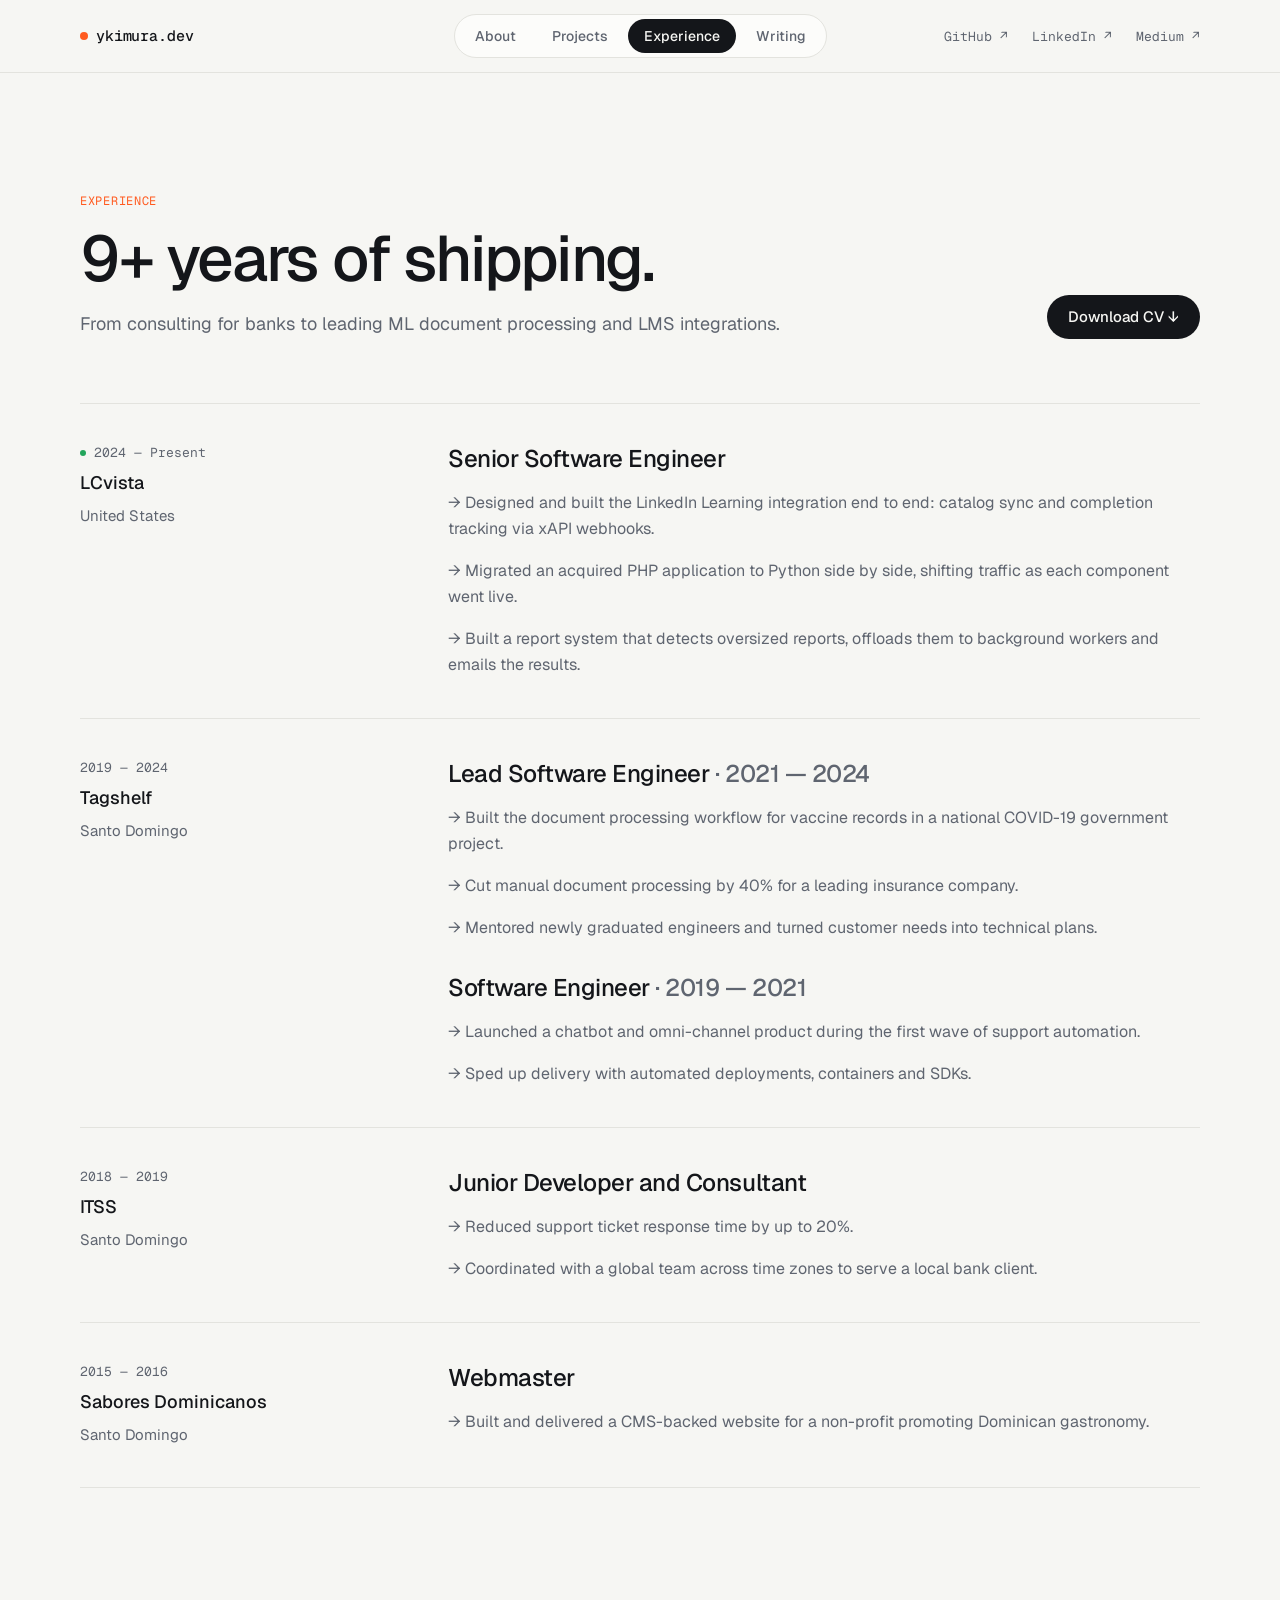
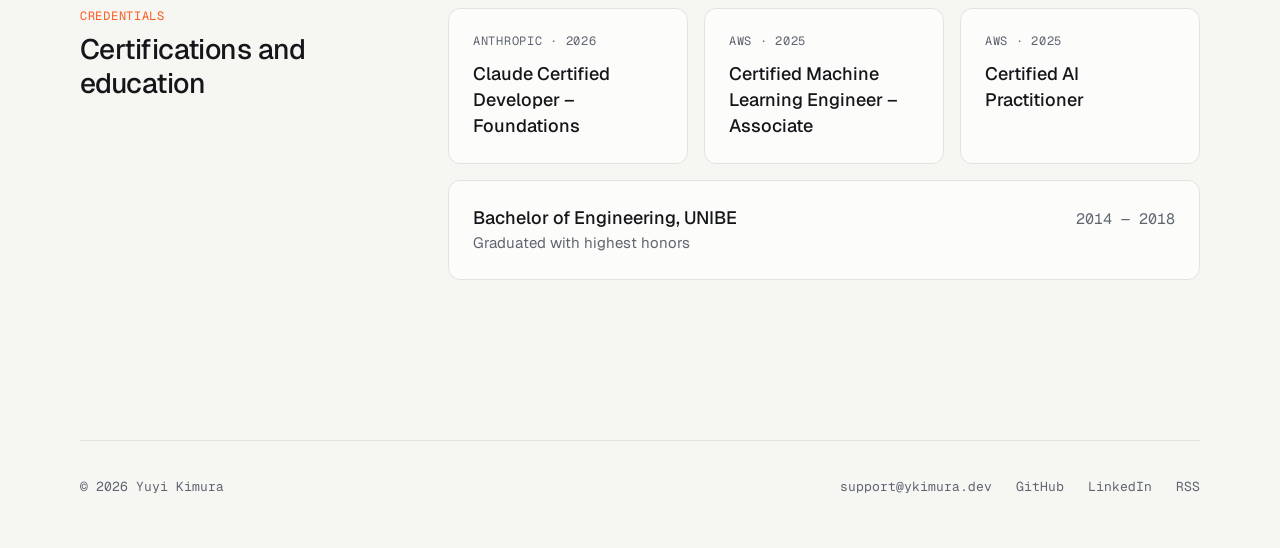
==== experience/index.html @ 89f74b5a "feat: Design personal site" ====
<!doctype html>
<html lang="en">
  <head>
    <meta charset="utf-8" />
    <meta name="viewport" content="width=device-width, initial-scale=1" />
    <title>Experience · Yuyi Kimura</title>
    <meta
      name="description"
      content="Yuyi Kimura's experience: from consulting for banks to leading ML document processing and LMS integrations."
    />
    <meta property="og:type" content="website" />
    <meta property="og:site_name" content="ykimura.dev" />
    <meta property="og:title" content="Experience · Yuyi Kimura" />
    <meta
      property="og:description"
      content="9+ years of shipping: from consulting for banks to leading ML document processing and LMS integrations."
    />
    <meta property="og:url" content="https://ykimura.dev/experience/" />
    <link rel="icon" href="/favicon.svg" type="image/svg+xml" />
    <link rel="preconnect" href="https://fonts.googleapis.com" />
    <link rel="preconnect" href="https://fonts.gstatic.com" crossorigin />
    <link
      rel="stylesheet"
      href="https://fonts.googleapis.com/css2?family=Geist:wght@400;500&family=Geist+Mono:wght@400;500&display=swap"
    />
    <link rel="stylesheet" href="/style.css" />
  </head>
  <body>
    <header class="site-header">
      <div class="container navbar">
        <a class="logo" href="/"><span class="dot" aria-hidden="true"></span>ykimura.dev</a>
        <nav aria-label="Main">
          <ul class="tabs">
            <li><a href="/">About</a></li>
            <li><a href="/projects/">Projects</a></li>
            <li><a href="/experience/" aria-current="page">Experience</a></li>
            <li><a href="/writing/">Writing</a></li>
          </ul>
        </nav>
        <script>
          // On narrow screens the tabs scroll inside their pill; keep the current one in view.
          for (const tab of document.querySelectorAll(".tabs [aria-current]")) {
            tab.closest(".tabs").scrollLeft = tab.offsetLeft + tab.offsetWidth - tab.closest(".tabs").clientWidth + 4;
          }
        </script>
        <ul class="socials">
          <li><a class="mono-link" href="https://github.com/ypk46">GitHub <span aria-hidden="true">↗</span></a></li>
          <li><a class="mono-link" href="https://www.linkedin.com/in/ypk46/">LinkedIn <span aria-hidden="true">↗</span></a></li>
          <li><a class="mono-link" href="https://medium.com/@yuyik46">Medium <span aria-hidden="true">↗</span></a></li>
        </ul>
      </div>
    </header>

    <main class="container">
      <header class="page-header">
        <div class="page-header-text">
          <p class="label label-accent">Experience</p>
          <h1 class="display">9+ years of shipping.</h1>
          <p class="lead">From consulting for banks to leading ML document processing and LMS integrations.</p>
        </div>
        <a class="button button-primary" href="/cv.pdf">Download CV ↓</a>
      </header>

      <ol class="timeline">
        <li>
          <article class="role split">
            <div class="role-meta">
              <p class="role-dates">
                <span class="dot dot-live" aria-hidden="true"></span>
                <span><time datetime="2024">2024</time> — Present</span>
              </p>
              <h2 class="role-company">LCvista</h2>
              <p class="role-location">United States</p>
            </div>
            <div class="role-body">
              <h3 class="role-title">Senior Software Engineer</h3>
              <ul class="highlights">
                <li>
                  Designed and built the LinkedIn Learning integration end to end: catalog sync and completion
                  tracking via xAPI webhooks.
                </li>
                <li>
                  Migrated an acquired PHP application to Python side by side, shifting traffic as each component
                  went live.
                </li>
                <li>
                  Built a report system that detects oversized reports, offloads them to background workers and
                  emails the results.
                </li>
              </ul>
            </div>
          </article>
        </li>

        <li>
          <article class="role split">
            <div class="role-meta">
              <p class="role-dates"><span><time datetime="2019">2019</time> — <time datetime="2024">2024</time></span></p>
              <h2 class="role-company">Tagshelf</h2>
              <p class="role-location">Santo Domingo</p>
            </div>
            <div class="role-body">
              <h3 class="role-title">
                Lead Software Engineer
                <span class="muted">· <time datetime="2021">2021</time> — <time datetime="2024">2024</time></span>
              </h3>
              <ul class="highlights">
                <li>
                  Built the document processing workflow for vaccine records in a national COVID-19 government
                  project.
                </li>
                <li>Cut manual document processing by 40% for a leading insurance company.</li>
                <li>Mentored newly graduated engineers and turned customer needs into technical plans.</li>
              </ul>
              <h3 class="role-title">
                Software Engineer
                <span class="muted">· <time datetime="2019">2019</time> — <time datetime="2021">2021</time></span>
              </h3>
              <ul class="highlights">
                <li>Launched a chatbot and omni-channel product during the first wave of support automation.</li>
                <li>Sped up delivery with automated deployments, containers and SDKs.</li>
              </ul>
            </div>
          </article>
        </li>

        <li>
          <article class="role split">
            <div class="role-meta">
              <p class="role-dates"><span><time datetime="2018">2018</time> — <time datetime="2019">2019</time></span></p>
              <h2 class="role-company">ITSS</h2>
              <p class="role-location">Santo Domingo</p>
            </div>
            <div class="role-body">
              <h3 class="role-title">Junior Developer and Consultant</h3>
              <ul class="highlights">
                <li>Reduced support ticket response time by up to 20%.</li>
                <li>Coordinated with a global team across time zones to serve a local bank client.</li>
              </ul>
            </div>
          </article>
        </li>

        <li>
          <article class="role split">
            <div class="role-meta">
              <p class="role-dates"><span><time datetime="2015">2015</time> — <time datetime="2016">2016</time></span></p>
              <h2 class="role-company">Sabores Dominicanos</h2>
              <p class="role-location">Santo Domingo</p>
            </div>
            <div class="role-body">
              <h3 class="role-title">Webmaster</h3>
              <ul class="highlights">
                <li>Built and delivered a CMS-backed website for a non-profit promoting Dominican gastronomy.</li>
              </ul>
            </div>
          </article>
        </li>
      </ol>

      <section class="section split" aria-labelledby="credentials-title">
        <div class="split-label">
          <p class="label label-accent">Credentials</p>
          <h2 class="section-title" id="credentials-title">Certifications and education</h2>
        </div>
        <div class="cards">
          <ul class="cert-grid">
            <li class="card cert">
              <p class="label">Anthropic · <time datetime="2026">2026</time></p>
              <h3>Claude Certified Developer – Foundations</h3>
            </li>
            <li class="card cert">
              <p class="label">AWS · <time datetime="2025">2025</time></p>
              <h3>Certified Machine Learning Engineer – Associate</h3>
            </li>
            <li class="card cert">
              <p class="label">AWS · <time datetime="2025">2025</time></p>
              <h3>Certified AI Practitioner</h3>
            </li>
          </ul>
          <div class="card education">
            <div>
              <h3>Bachelor of Engineering, UNIBE</h3>
              <p>Graduated with highest honors</p>
            </div>
            <p class="mono-link"><time datetime="2014">2014</time> — <time datetime="2018">2018</time></p>
          </div>
        </div>
      </section>
    </main>

    <footer class="container site-footer">
      <p class="mono-link">© 2026 Yuyi Kimura</p>
      <ul class="footer-links">
        <li><a class="mono-link" href="mailto:support@ykimura.dev">support@ykimura.dev</a></li>
        <li><a class="mono-link" href="https://github.com/ypk46">GitHub</a></li>
        <li><a class="mono-link" href="https://www.linkedin.com/in/ypk46/">LinkedIn</a></li>
        <li><a class="mono-link" href="https://medium.com/feed/@yuyik46">RSS</a></li>
      </ul>
    </footer>
  </body>
</html>
---- style.css ----
/* ykimura.dev: one stylesheet for every page. Tokens come from the design file. */

:root {
  --color-bg: #f6f6f3;
  --color-surface: #fcfcfa;
  --color-ink: #14161a;
  --color-ink-muted: #5f6570;
  --color-border: #e3e3de;
  --color-accent: #ff5a1f;
  --color-live: #22a55b;

  --font-sans: "Geist", system-ui, -apple-system, "Segoe UI", Roboto, sans-serif;
  --font-mono: "Geist Mono", ui-monospace, SFMono-Regular, Menlo, monospace;

  --content: 1120px;
  --gutter: 16px;
  --label-col: 320px;

  color-scheme: light dark;
}

@media (prefers-color-scheme: dark) {
  :root {
    --color-bg: #0e0f11;
    --color-surface: #16181b;
    --color-ink: #ecedea;
    --color-ink-muted: #9399a3;
    --color-border: #26292e;
    --color-accent: #ff6a33;
  }
}

/* Base */

*,
*::before,
*::after {
  box-sizing: border-box;
}

html {
  -webkit-text-size-adjust: 100%;
}

body {
  margin: 0;
  background: var(--color-bg);
  color: var(--color-ink);
  font-family: var(--font-sans);
  font-size: 16px;
  line-height: 26px;
  -webkit-font-smoothing: antialiased;
  overflow-wrap: break-word;
}

h1,
h2,
h3,
p,
ul,
ol {
  margin: 0;
}

ul,
ol {
  padding: 0;
  list-style: none;
}

a {
  color: inherit;
  text-decoration: none;
}

button {
  font: inherit;
  color: inherit;
}

:focus-visible {
  outline: 2px solid var(--color-accent);
  outline-offset: 3px;
  border-radius: 4px;
}

.visually-hidden {
  position: absolute;
  width: 1px;
  height: 1px;
  margin: -1px;
  overflow: hidden;
  clip: rect(0 0 0 0);
  white-space: nowrap;
}

.container {
  width: min(var(--content), 100% - 2 * var(--gutter));
  margin-inline: auto;
}

.muted {
  color: var(--color-ink-muted);
}

.mono {
  font-family: var(--font-mono);
}

/* Type */

.display {
  font-size: 64px;
  line-height: 68px;
  letter-spacing: -0.035em;
  font-weight: 500;
}

.section-title {
  font-size: 28px;
  line-height: 34px;
  letter-spacing: -0.02em;
  font-weight: 500;
}

.lead {
  font-size: 18px;
  line-height: 30px;
  color: var(--color-ink-muted);
}

.label {
  font-family: var(--font-mono);
  font-size: 12px;
  line-height: 16px;
  letter-spacing: 0.06em;
  text-transform: uppercase;
  color: var(--color-ink-muted);
}

.label-accent {
  color: var(--color-accent);
}

.mono-link {
  font-family: var(--font-mono);
  font-size: 13px;
  color: var(--color-ink-muted);
  transition: color 0.15s;
}

.mono-link:hover {
  color: var(--color-ink);
}

.mono-link-ink {
  color: var(--color-ink);
}

/* Navbar */

.site-header {
  border-bottom: 1px solid var(--color-border);
}

.navbar {
  display: grid;
  grid-template-columns: 1fr auto 1fr;
  align-items: center;
  gap: 16px;
  height: 72px;
}

.logo {
  display: inline-flex;
  align-items: center;
  gap: 8px;
  justify-self: start;
  font-family: var(--font-mono);
  font-size: 15px;
  font-weight: 500;
  letter-spacing: -0.01em;
}

.dot {
  display: inline-block;
  flex-shrink: 0;
  width: 8px;
  height: 8px;
  border-radius: 999px;
  background: var(--color-accent);
}

.dot-live {
  width: 6px;
  height: 6px;
  background: var(--color-live);
}

.tabs {
  position: relative;
  display: flex;
  gap: 4px;
  padding: 4px;
  border: 1px solid var(--color-border);
  border-radius: 999px;
  background: var(--color-surface);
}

.tabs a {
  display: block;
  padding: 8px 16px;
  border-radius: 999px;
  font-size: 14px;
  line-height: 18px;
  font-weight: 500;
  white-space: nowrap;
  color: var(--color-ink-muted);
  transition: color 0.15s;
}

.tabs a:hover {
  color: var(--color-ink);
}

.tabs a[aria-current="page"] {
  background: var(--color-ink);
  color: var(--color-bg);
}

.socials {
  display: flex;
  gap: 24px;
  justify-self: end;
}

/* Buttons, tags, pills */

.actions {
  display: flex;
  flex-wrap: wrap;
  gap: 12px;
}

.button {
  display: inline-flex;
  align-items: center;
  justify-content: center;
  min-height: 44px;
  padding: 12px 20px;
  border: 1px solid transparent;
  border-radius: 999px;
  font-size: 15px;
  line-height: 18px;
  font-weight: 500;
  white-space: nowrap;
  transition: opacity 0.15s, border-color 0.15s;
}

.button-primary {
  background: var(--color-ink);
  color: var(--color-bg);
}

.button-primary:hover {
  opacity: 0.85;
}

.button-secondary {
  background: var(--color-surface);
  border-color: var(--color-border);
  color: var(--color-ink);
}

.button-secondary:hover {
  border-color: var(--color-ink-muted);
}

.tags {
  display: flex;
  flex-wrap: wrap;
  gap: 8px;
}

.tags li {
  padding: 4px 10px;
  border: 1px solid var(--color-border);
  border-radius: 6px;
  font-family: var(--font-mono);
  font-size: 12px;
  line-height: 16px;
  color: var(--color-ink-muted);
  white-space: nowrap;
}

.tags-stack li {
  padding: 6px 12px;
  background: var(--color-surface);
  font-size: 13px;
  line-height: 16px;
  color: var(--color-ink);
}

.pill {
  display: inline-flex;
  align-items: center;
  gap: 8px;
  align-self: flex-start;
  padding: 6px 12px;
  border: 1px solid var(--color-border);
  border-radius: 999px;
  background: var(--color-surface);
  font-family: var(--font-mono);
  font-size: 12px;
  line-height: 16px;
  letter-spacing: 0.02em;
  color: var(--color-ink-muted);
}

/* Two-column section pattern */

.split {
  display: grid;
  grid-template-columns: var(--label-col) minmax(0, 1fr);
  gap: 48px;
}

.split-label {
  display: flex;
  flex-direction: column;
  align-items: flex-start;
  gap: 8px;
}

.split-label .blurb {
  padding-top: 8px;
  font-size: 15px;
  line-height: 24px;
  color: var(--color-ink-muted);
}

.section {
  padding-top: 120px;
}

/* Home */

.hero {
  display: flex;
  flex-direction: column;
  gap: 32px;
  padding: 120px 0 96px;
}

.hero h1 {
  max-width: 1000px;
}

.hero .intro {
  max-width: 640px;
  font-size: 20px;
  line-height: 32px;
  color: var(--color-ink-muted);
}

.hero .actions {
  padding-top: 8px;
}

.stats {
  display: grid;
  grid-template-columns: repeat(4, minmax(0, 1fr));
  border-block: 1px solid var(--color-border);
}

.stat {
  display: flex;
  flex-direction: column;
  gap: 8px;
  margin: 0;
  padding: 24px;
  border-right: 1px solid var(--color-border);
}

.stat:first-child {
  padding-left: 0;
}

.stat:last-child {
  padding-right: 0;
  border-right: 0;
}

.stat dd {
  margin: 0;
  font-size: 28px;
  line-height: 32px;
  letter-spacing: -0.02em;
  font-weight: 500;
}

.about-body {
  display: flex;
  flex-direction: column;
  gap: 24px;
  font-size: 18px;
  line-height: 30px;
}

.about-body .tags {
  padding-top: 8px;
}

/* Post rows */

.posts {
  border-top: 1px solid var(--color-border);
}

.posts li {
  border-bottom: 1px solid var(--color-border);
}

.post-row {
  display: grid;
  grid-template-columns: 96px minmax(0, 1fr) auto;
  grid-template-areas: "date body arrow";
  align-items: baseline;
  column-gap: 24px;
  row-gap: 4px;
  padding: 24px 0;
}

.post-date {
  grid-area: date;
  font-family: var(--font-mono);
  font-size: 13px;
  color: var(--color-ink-muted);
}

.post-body {
  grid-area: body;
  display: flex;
  flex-direction: column;
  gap: 4px;
}

.post-title {
  font-size: 20px;
  line-height: 28px;
  letter-spacing: -0.01em;
  font-weight: 500;
  text-decoration: underline transparent 1px;
  text-underline-offset: 4px;
  transition: text-decoration-color 0.15s;
}

.post-row:hover .post-title {
  text-decoration-color: currentColor;
}

.post-summary {
  font-size: 15px;
  line-height: 24px;
  color: var(--color-ink-muted);
}

.post-arrow {
  grid-area: arrow;
  font-family: var(--font-mono);
  font-size: 13px;
  color: var(--color-ink-muted);
}

.posts-more {
  display: inline-block;
  margin-top: 24px;
}

/* Page header (Projects, Experience, Writing) */

.page-header {
  display: flex;
  flex-wrap: wrap;
  justify-content: space-between;
  align-items: flex-end;
  gap: 24px 48px;
  padding: 120px 0 64px;
}

.page-header-tight {
  padding-bottom: 48px;
}

.page-header-text {
  display: flex;
  flex-direction: column;
  gap: 16px;
  max-width: 820px;
}

/* Projects */

.filters {
  display: flex;
  flex-wrap: wrap;
  gap: 8px;
}

.filters[hidden] {
  display: none;
}

.filters button {
  padding: 6px 12px;
  border: 1px solid var(--color-border);
  border-radius: 6px;
  background: var(--color-surface);
  font-family: var(--font-mono);
  font-size: 13px;
  line-height: 16px;
  color: var(--color-ink-muted);
  cursor: pointer;
}

.filters button:hover {
  color: var(--color-ink);
}

.filters button[aria-pressed="true"] {
  background: var(--color-ink);
  border-color: var(--color-ink);
  color: var(--color-bg);
}

.project-grid {
  display: grid;
  grid-template-columns: repeat(3, minmax(0, 1fr));
  gap: 16px;
}

.card {
  border: 1px solid var(--color-border);
  border-radius: 16px;
  background: var(--color-surface);
}

.project-card {
  position: relative;
  display: flex;
  flex-direction: column;
  justify-content: space-between;
  gap: 32px;
  padding: 32px;
}

.project-card[hidden] {
  display: none;
}

.project-head {
  display: flex;
  flex-direction: column;
  gap: 12px;
}

.project-meta {
  display: flex;
  flex-wrap: wrap;
  justify-content: space-between;
  align-items: baseline;
  gap: 4px 12px;
  line-height: 16px;
}

.status {
  font-family: var(--font-mono);
  font-size: 12px;
  line-height: 16px;
  color: var(--color-accent);
  white-space: nowrap;
}

.project-card h2 {
  font-size: 24px;
  line-height: 30px;
  letter-spacing: -0.02em;
  font-weight: 500;
}

.project-card p {
  color: var(--color-ink-muted);
}

/* Whole-card link: the title's link covers the card. */
.card-link::after {
  content: "";
  position: absolute;
  inset: 0;
  border-radius: inherit;
}

.project-card:has(.card-link) {
  transition: border-color 0.15s;
}

.project-card:has(.card-link):hover {
  border-color: var(--color-ink-muted);
}

.card-link:focus-visible {
  outline: none;
}

.card-link:focus-visible::after {
  outline: 2px solid var(--color-accent);
  outline-offset: 3px;
}

.featured {
  grid-column: 1 / -1;
  display: grid;
  grid-template-columns: minmax(0, 1fr) 480px;
  gap: 0;
  padding: 0;
  overflow: hidden;
}

.featured-body {
  display: flex;
  flex-direction: column;
  justify-content: space-between;
  gap: 32px;
  padding: 48px;
}

.featured-body .project-head {
  gap: 16px;
}

.featured-body .project-meta {
  justify-content: flex-start;
}

.featured h2 {
  font-size: 40px;
  line-height: 44px;
  letter-spacing: -0.03em;
}

.featured-desc {
  max-width: 440px;
  font-size: 18px;
  line-height: 30px;
}

.featured-foot {
  display: flex;
  flex-direction: column;
  gap: 24px;
}

.featured-links {
  display: flex;
  flex-wrap: wrap;
  gap: 24px;
}

.featured-visual {
  display: flex;
  align-items: center;
  justify-content: center;
  padding: 48px;
  border-left: 1px solid var(--color-border);
  background: var(--color-bg);
}

.board {
  display: grid;
  grid-template-columns: repeat(4, minmax(0, 72px));
  gap: 8px;
  width: 100%;
  max-width: 328px;
  padding: 8px;
  border-radius: 12px;
  background: var(--color-border);
}

.board span {
  display: flex;
  align-items: center;
  justify-content: center;
  aspect-ratio: 1;
  border-radius: 8px;
  background: var(--color-surface);
  font-family: var(--font-mono);
  font-size: 24px;
  font-weight: 500;
}

.board .stone {
  background: var(--color-ink-muted);
}

.board .t128 {
  background: var(--color-ink);
  color: var(--color-bg);
  font-size: 22px;
}

.board .t2048 {
  background: var(--color-accent);
  color: #fff;
  font-size: 20px;
}

/* Experience */

.timeline {
  border-top: 1px solid var(--color-border);
}

.role {
  padding: 40px 0;
  border-bottom: 1px solid var(--color-border);
}

.role-meta {
  display: flex;
  flex-direction: column;
  gap: 8px;
}

.role-dates {
  display: flex;
  align-items: center;
  gap: 8px;
  font-family: var(--font-mono);
  font-size: 13px;
  line-height: 18px;
  color: var(--color-ink-muted);
}

.role-company {
  font-size: 18px;
  line-height: 26px;
  font-weight: 500;
}

.role-location {
  font-size: 15px;
  line-height: 24px;
  color: var(--color-ink-muted);
}

.role-body {
  display: flex;
  flex-direction: column;
  gap: 16px;
}

.role-body > * + .role-title {
  padding-top: 16px;
}

.role-title {
  font-size: 24px;
  line-height: 30px;
  letter-spacing: -0.02em;
  font-weight: 500;
}

.highlights {
  display: flex;
  flex-direction: column;
  gap: 16px;
  color: var(--color-ink-muted);
}

.highlights li::before {
  content: "→ ";
}

.cards {
  display: flex;
  flex-direction: column;
  gap: 16px;
}

.cert-grid {
  display: grid;
  grid-template-columns: repeat(3, minmax(0, 1fr));
  gap: 16px;
}

.cert {
  display: flex;
  flex-direction: column;
  gap: 12px;
  padding: 24px;
  border-radius: 12px;
}

.cert h3,
.education h3 {
  font-size: 18px;
  line-height: 26px;
  font-weight: 500;
}

.education {
  display: flex;
  flex-wrap: wrap;
  justify-content: space-between;
  align-items: baseline;
  gap: 8px 24px;
  padding: 24px;
  border-radius: 12px;
}

.education p {
  font-size: 15px;
  line-height: 24px;
  color: var(--color-ink-muted);
}

/* Writing */

.latest {
  position: relative;
  display: flex;
  flex-direction: column;
  gap: 24px;
  padding: 48px;
}

.latest-meta {
  display: flex;
  flex-wrap: wrap;
  justify-content: space-between;
  align-items: center;
  gap: 8px 24px;
}

.latest-meta > div {
  display: flex;
  gap: 12px;
}

.latest h2 {
  max-width: 1000px;
  font-size: 36px;
  line-height: 42px;
  letter-spacing: -0.03em;
  font-weight: 500;
}

.latest p {
  max-width: 720px;
}

.latest:hover {
  border-color: var(--color-ink-muted);
}

.archive-year {
  padding-top: 64px;
}

.archive-year:first-child {
  padding-top: 96px;
}

.archive-year .count {
  font-family: var(--font-mono);
  font-size: 13px;
  color: var(--color-ink-muted);
}

/* Footer */

.site-footer {
  display: flex;
  flex-wrap: wrap;
  justify-content: space-between;
  align-items: center;
  gap: 16px 24px;
  margin-top: 160px;
  padding: 32px 0 48px;
  border-top: 1px solid var(--color-border);
}

.footer-links {
  display: flex;
  flex-wrap: wrap;
  gap: 8px 24px;
}

/* Long-form pages (games/privacy) */

.prose {
  max-width: 720px;
  padding: 96px 0 0;
  font-size: 17px;
  line-height: 28px;
}

.prose h1 {
  font-size: 40px;
  line-height: 44px;
  letter-spacing: -0.03em;
  font-weight: 500;
  margin-bottom: 12px;
}

.prose h2 {
  margin: 48px 0 12px;
  font-size: 24px;
  line-height: 30px;
  letter-spacing: -0.02em;
  font-weight: 500;
}

.prose p,
.prose ul {
  margin: 0 0 16px;
}

.prose ul {
  padding-left: 20px;
  list-style: disc;
}

.prose li + li {
  margin-top: 6px;
}

.prose a {
  text-decoration: underline;
  text-decoration-color: var(--color-border);
  text-underline-offset: 3px;
}

.prose a:hover {
  text-decoration-color: currentColor;
}

.prose strong {
  font-weight: 500;
}

.prose > .muted {
  font-family: var(--font-mono);
  font-size: 13px;
  margin-bottom: 32px;
}

.prose .card {
  margin: 32px 0;
  padding: 24px;
  border-radius: 12px;
}

.prose .card h2 {
  margin-top: 0;
}

.prose .card ul {
  margin: 0;
}

.prose footer {
  margin-top: 96px;
  padding: 32px 0 48px;
  border-top: 1px solid var(--color-border);
  font-family: var(--font-mono);
  font-size: 13px;
}

/* Mobile (not designed; rules from the brief) */

@media (max-width: 900px) {
  .display {
    font-size: 40px;
    line-height: 44px;
  }

  .section-title {
    font-size: 24px;
    line-height: 30px;
  }

  .navbar {
    display: flex;
    justify-content: space-between;
  }

  .socials {
    display: none;
  }

  .navbar > nav {
    min-width: 0;
  }

  .tabs {
    overflow-x: auto;
    scrollbar-width: none;
  }

  .tabs::-webkit-scrollbar {
    display: none;
  }

  .tabs a {
    padding: 13px 14px;
  }

  .navbar {
    height: auto;
    min-height: 72px;
    padding-block: 8px;
  }

  .filters button {
    min-height: 44px;
    padding-inline: 14px;
  }

  .split {
    grid-template-columns: minmax(0, 1fr);
    gap: 24px;
  }

  .section {
    padding-top: 80px;
  }

  .hero {
    gap: 24px;
    padding: 64px 0 64px;
  }

  .hero .intro {
    font-size: 18px;
    line-height: 30px;
  }

  .stats {
    grid-template-columns: repeat(2, minmax(0, 1fr));
  }

  .stat,
  .stat:first-child,
  .stat:last-child {
    padding: 20px 16px;
    border-right: 0;
  }

  .stat:nth-child(odd) {
    padding-left: 0;
    border-right: 1px solid var(--color-border);
  }

  .stat:nth-child(even) {
    padding-right: 0;
  }

  .stat:nth-child(-n + 2) {
    border-bottom: 1px solid var(--color-border);
  }

  .stat dd {
    font-size: 22px;
    line-height: 28px;
  }

  .page-header,
  .page-header-tight {
    flex-direction: column;
    align-items: flex-start;
    padding: 64px 0 40px;
  }

  .project-grid,
  .cert-grid {
    grid-template-columns: minmax(0, 1fr);
  }

  .featured {
    grid-template-columns: minmax(0, 1fr);
  }

  .featured-body,
  .featured-visual {
    padding: 24px;
  }

  .featured-visual {
    border-left: 0;
    border-top: 1px solid var(--color-border);
  }

  .featured h2 {
    font-size: 32px;
    line-height: 38px;
  }

  .board span {
    font-size: clamp(16px, 5vw, 24px);
  }

  .board .t128 {
    font-size: clamp(15px, 4.6vw, 22px);
  }

  .board .t2048 {
    font-size: clamp(13px, 4vw, 20px);
  }

  .project-card {
    padding: 24px;
  }

  .role {
    padding: 32px 0;
  }

  .post-row {
    grid-template-columns: minmax(0, 1fr) auto;
    grid-template-areas:
      "date arrow"
      "body body";
    padding: 20px 0;
  }

  .latest {
    padding: 24px;
  }

  .latest h2 {
    font-size: 28px;
    line-height: 34px;
  }

  .archive-year,
  .archive-year:first-child {
    padding-top: 64px;
  }

  .site-footer {
    flex-direction: column;
    align-items: flex-start;
    margin-top: 96px;
  }

  .prose {
    padding-top: 48px;
  }

  .prose h1 {
    font-size: 32px;
    line-height: 38px;
  }
}
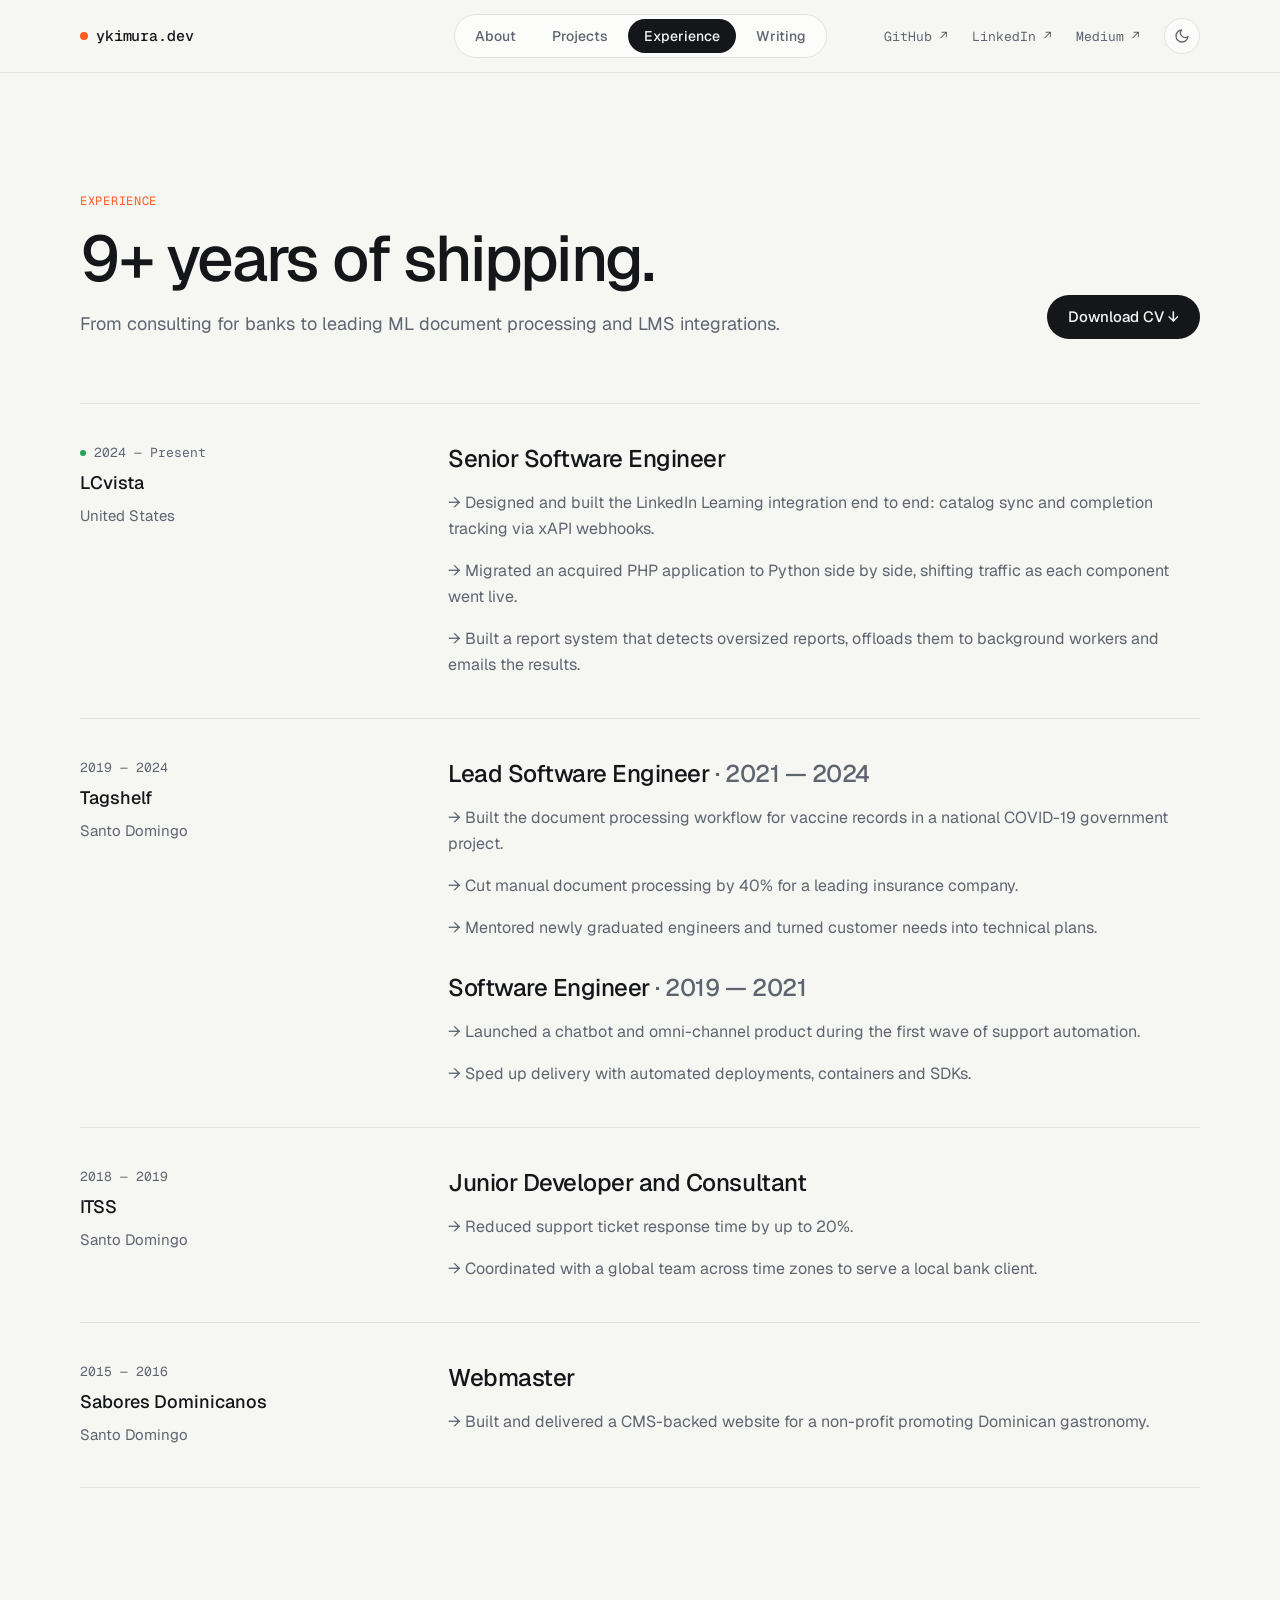
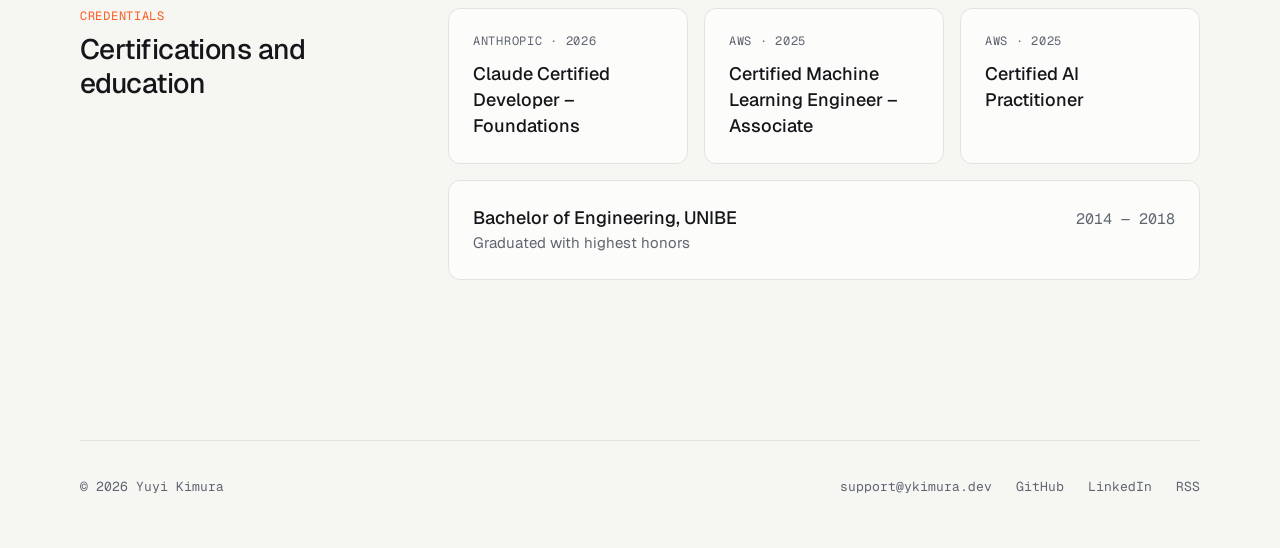
==== commit 104b4cc3: "feat: Add theme toggle" ====
--- a/experience/index.html
+++ b/experience/index.html
@@ -23,7 +23,16 @@
       rel="stylesheet"
       href="https://fonts.googleapis.com/css2?family=Geist:wght@400;500&family=Geist+Mono:wght@400;500&display=swap"
     />
+    <script>
+      // Apply the theme chosen with the toggle (theme.js) before first paint; .js shows the toggle.
+      document.documentElement.classList.add("js");
+      try {
+        const theme = localStorage.getItem("theme");
+        if (theme === "light" || theme === "dark") document.documentElement.dataset.theme = theme;
+      } catch {}
+    </script>
     <link rel="stylesheet" href="/style.css" />
+    <script src="/theme.js" defer></script>
   </head>
   <body>
     <header class="site-header">
@@ -37,18 +46,24 @@
             <li><a href="/writing/">Writing</a></li>
           </ul>
         </nav>
-        <script>
-          // On narrow screens the tabs scroll inside their pill; keep the current one in view.
-          for (const tab of document.querySelectorAll(".tabs [aria-current]")) {
-            tab.closest(".tabs").scrollLeft = tab.offsetLeft + tab.offsetWidth - tab.closest(".tabs").clientWidth + 4;
-          }
-        </script>
-        <ul class="socials">
-          <li><a class="mono-link" href="https://github.com/ypk46">GitHub <span aria-hidden="true">↗</span></a></li>
-          <li><a class="mono-link" href="https://www.linkedin.com/in/ypk46/">LinkedIn <span aria-hidden="true">↗</span></a></li>
-          <li><a class="mono-link" href="https://medium.com/@yuyik46">Medium <span aria-hidden="true">↗</span></a></li>
-        </ul>
+        <div class="nav-end">
+          <ul class="socials">
+            <li><a class="mono-link" href="https://github.com/ypk46">GitHub <span aria-hidden="true">↗</span></a></li>
+            <li><a class="mono-link" href="https://www.linkedin.com/in/ypk46/">LinkedIn <span aria-hidden="true">↗</span></a></li>
+            <li><a class="mono-link" href="https://medium.com/@yuyik46">Medium <span aria-hidden="true">↗</span></a></li>
+          </ul>
+          <button class="theme-toggle" type="button" aria-label="Dark theme" aria-pressed="false">
+            <svg class="icon-moon" width="16" height="16" viewBox="0 0 24 24" fill="none" stroke="currentColor" stroke-width="2" stroke-linecap="round" stroke-linejoin="round" aria-hidden="true"><path d="M21 12.8A9 9 0 1 1 11.2 3a7 7 0 0 0 9.8 9.8z"/></svg>
+            <svg class="icon-sun" width="16" height="16" viewBox="0 0 24 24" fill="none" stroke="currentColor" stroke-width="2" stroke-linecap="round" aria-hidden="true"><circle cx="12" cy="12" r="4"/><path d="M12 2v2M12 20v2M4.9 4.9l1.4 1.4M17.7 17.7l1.4 1.4M2 12h2M20 12h2M4.9 19.1l1.4-1.4M17.7 6.3l1.4-1.4"/></svg>
+          </button>
+        </div>
       </div>
+      <script>
+        // On narrow screens the tabs scroll inside their pill; keep the current one in view.
+        for (const tab of document.querySelectorAll(".tabs [aria-current]")) {
+          tab.closest(".tabs").scrollLeft = tab.offsetLeft + tab.offsetWidth - tab.closest(".tabs").clientWidth + 4;
+        }
+      </script>
     </header>
 
     <main class="container">
--- a/style.css
+++ b/style.css
@@ -19,8 +19,9 @@
   color-scheme: light dark;
 }
 
+/* Dark values: from the system setting unless the theme toggle chose light (data-theme on <html>). */
 @media (prefers-color-scheme: dark) {
-  :root {
+  :root:not([data-theme="light"]) {
     --color-bg: #0e0f11;
     --color-surface: #16181b;
     --color-ink: #ecedea;
@@ -28,6 +29,20 @@
     --color-border: #26292e;
     --color-accent: #ff6a33;
   }
+}
+
+:root[data-theme="dark"] {
+  --color-bg: #0e0f11;
+  --color-surface: #16181b;
+  --color-ink: #ecedea;
+  --color-ink-muted: #9399a3;
+  --color-border: #26292e;
+  --color-accent: #ff6a33;
+  color-scheme: dark;
+}
+
+:root[data-theme="light"] {
+  color-scheme: light;
 }
 
 /* Base */
@@ -228,10 +243,61 @@
   color: var(--color-bg);
 }
 
-.socials {
-  display: flex;
+.nav-end {
+  display: flex;
+  align-items: center;
   gap: 24px;
   justify-self: end;
+}
+
+.socials {
+  display: flex;
+  gap: 24px;
+  white-space: nowrap;
+}
+
+.theme-toggle {
+  display: inline-flex;
+  flex-shrink: 0;
+  align-items: center;
+  justify-content: center;
+  width: 36px;
+  height: 36px;
+  padding: 0;
+  border: 1px solid var(--color-border);
+  border-radius: 999px;
+  background: var(--color-surface);
+  color: var(--color-ink-muted);
+  cursor: pointer;
+  transition: color 0.15s;
+}
+
+:root:not(.js) .theme-toggle {
+  display: none;
+}
+
+.theme-toggle:hover {
+  color: var(--color-ink);
+}
+
+/* Show the theme the button switches to: a moon on light pages, a sun on dark ones. */
+.theme-toggle .icon-sun,
+:root[data-theme="dark"] .theme-toggle .icon-moon {
+  display: none;
+}
+
+:root[data-theme="dark"] .theme-toggle .icon-sun {
+  display: block;
+}
+
+@media (prefers-color-scheme: dark) {
+  :root:not([data-theme="light"]) .theme-toggle .icon-sun {
+    display: block;
+  }
+
+  :root:not([data-theme="light"]) .theme-toggle .icon-moon {
+    display: none;
+  }
 }
 
 /* Buttons, tags, pills */
@@ -1003,6 +1069,11 @@
     min-width: 0;
   }
 
+  .theme-toggle {
+    width: 44px;
+    height: 44px;
+  }
+
   .tabs {
     overflow-x: auto;
     scrollbar-width: none;
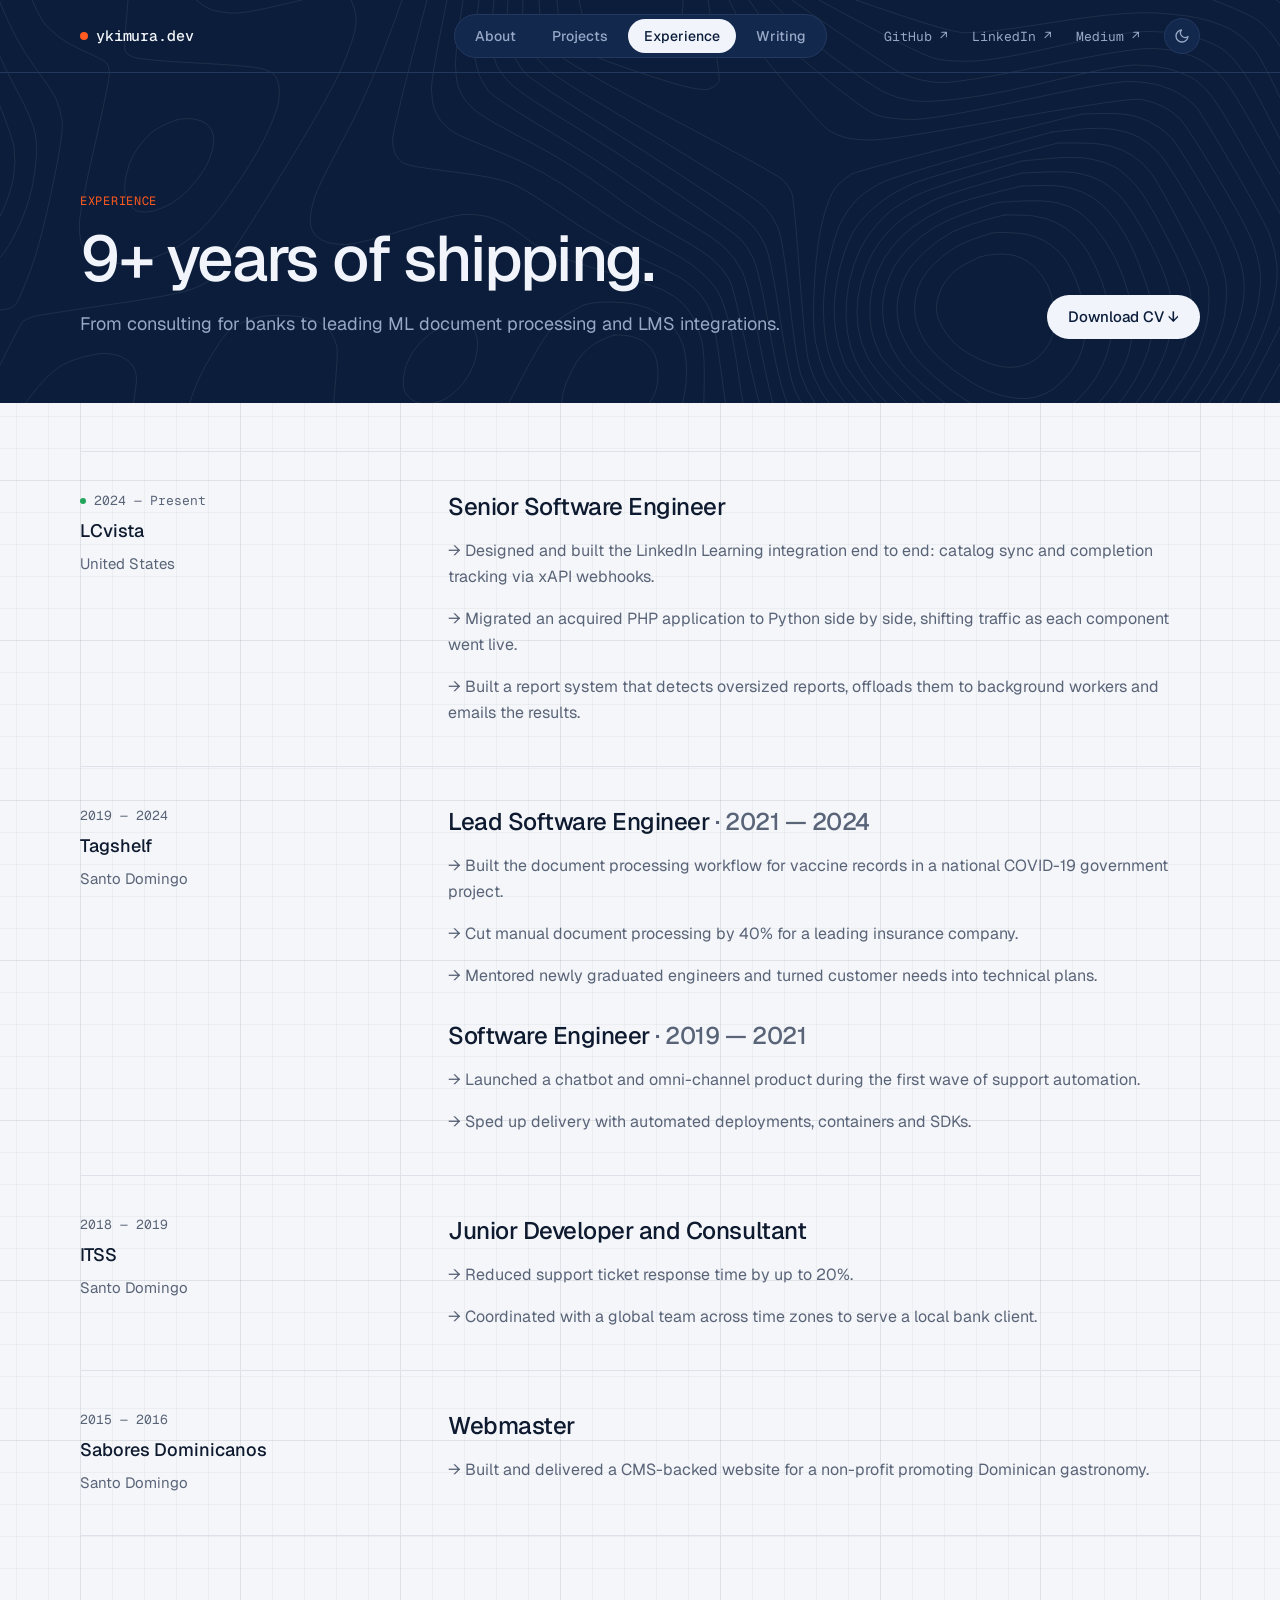
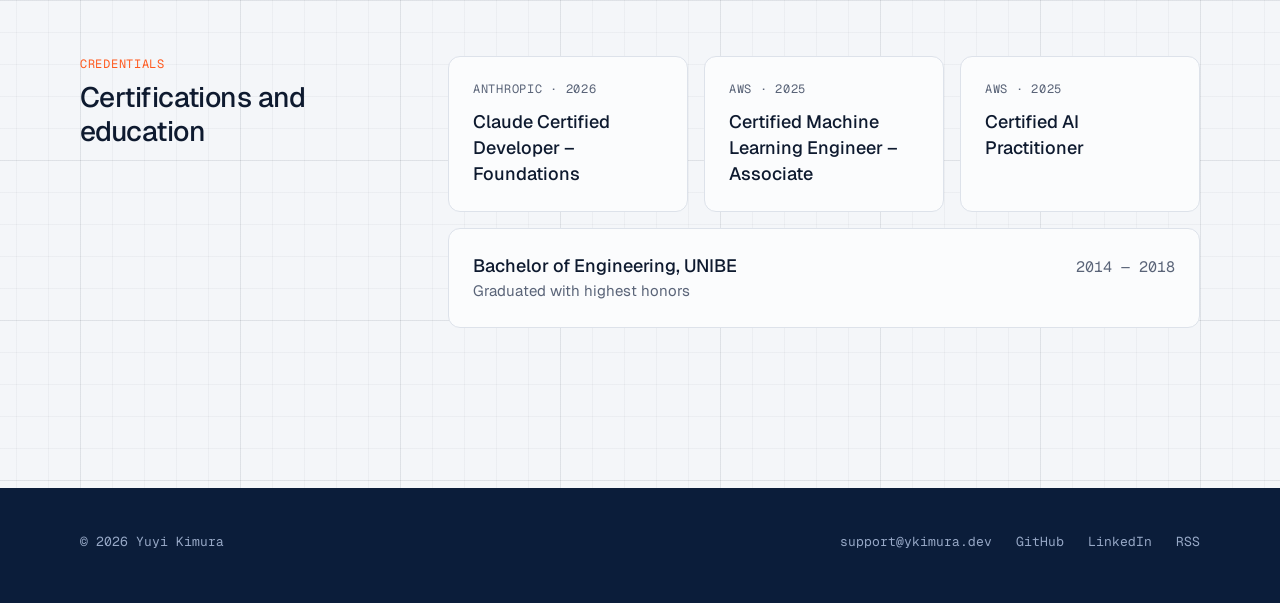
==== commit f281244b: "feat: Improve styling of the page" ====
--- a/experience/index.html
+++ b/experience/index.html
@@ -35,7 +35,7 @@
     <script src="/theme.js" defer></script>
   </head>
   <body>
-    <header class="site-header">
+    <header class="site-header band band-topo">
       <div class="container navbar">
         <a class="logo" href="/"><span class="dot" aria-hidden="true"></span>ykimura.dev</a>
         <nav aria-label="Main">
@@ -66,152 +66,160 @@
       </script>
     </header>
 
-    <main class="container">
-      <header class="page-header">
-        <div class="page-header-text">
-          <p class="label label-accent">Experience</p>
-          <h1 class="display">9+ years of shipping.</h1>
-          <p class="lead">From consulting for banks to leading ML document processing and LMS integrations.</p>
+    <main>
+      <div class="band band-topo band-intro">
+        <div class="container">
+          <header class="page-header">
+            <div class="page-header-text">
+              <p class="label label-accent">Experience</p>
+              <h1 class="display">9+ years of shipping.</h1>
+              <p class="lead">From consulting for banks to leading ML document processing and LMS integrations.</p>
+            </div>
+            <a class="button button-primary" href="/cv.pdf">Download CV ↓</a>
+          </header>
         </div>
-        <a class="button button-primary" href="/cv.pdf">Download CV ↓</a>
-      </header>
-
-      <ol class="timeline">
-        <li>
-          <article class="role split">
-            <div class="role-meta">
-              <p class="role-dates">
-                <span class="dot dot-live" aria-hidden="true"></span>
-                <span><time datetime="2024">2024</time> — Present</span>
-              </p>
-              <h2 class="role-company">LCvista</h2>
-              <p class="role-location">United States</p>
+      </div>
+
+      <div class="container page-body-tight">
+        <ol class="timeline">
+          <li>
+            <article class="role split">
+              <div class="role-meta">
+                <p class="role-dates">
+                  <span class="dot dot-live" aria-hidden="true"></span>
+                  <span><time datetime="2024">2024</time> — Present</span>
+                </p>
+                <h2 class="role-company">LCvista</h2>
+                <p class="role-location">United States</p>
+              </div>
+              <div class="role-body">
+                <h3 class="role-title">Senior Software Engineer</h3>
+                <ul class="highlights">
+                  <li>
+                    Designed and built the LinkedIn Learning integration end to end: catalog sync and completion
+                    tracking via xAPI webhooks.
+                  </li>
+                  <li>
+                    Migrated an acquired PHP application to Python side by side, shifting traffic as each component
+                    went live.
+                  </li>
+                  <li>
+                    Built a report system that detects oversized reports, offloads them to background workers and
+                    emails the results.
+                  </li>
+                </ul>
+              </div>
+            </article>
+          </li>
+
+          <li>
+            <article class="role split">
+              <div class="role-meta">
+                <p class="role-dates"><span><time datetime="2019">2019</time> — <time datetime="2024">2024</time></span></p>
+                <h2 class="role-company">Tagshelf</h2>
+                <p class="role-location">Santo Domingo</p>
+              </div>
+              <div class="role-body">
+                <h3 class="role-title">
+                  Lead Software Engineer
+                  <span class="muted">· <time datetime="2021">2021</time> — <time datetime="2024">2024</time></span>
+                </h3>
+                <ul class="highlights">
+                  <li>
+                    Built the document processing workflow for vaccine records in a national COVID-19 government
+                    project.
+                  </li>
+                  <li>Cut manual document processing by 40% for a leading insurance company.</li>
+                  <li>Mentored newly graduated engineers and turned customer needs into technical plans.</li>
+                </ul>
+                <h3 class="role-title">
+                  Software Engineer
+                  <span class="muted">· <time datetime="2019">2019</time> — <time datetime="2021">2021</time></span>
+                </h3>
+                <ul class="highlights">
+                  <li>Launched a chatbot and omni-channel product during the first wave of support automation.</li>
+                  <li>Sped up delivery with automated deployments, containers and SDKs.</li>
+                </ul>
+              </div>
+            </article>
+          </li>
+
+          <li>
+            <article class="role split">
+              <div class="role-meta">
+                <p class="role-dates"><span><time datetime="2018">2018</time> — <time datetime="2019">2019</time></span></p>
+                <h2 class="role-company">ITSS</h2>
+                <p class="role-location">Santo Domingo</p>
+              </div>
+              <div class="role-body">
+                <h3 class="role-title">Junior Developer and Consultant</h3>
+                <ul class="highlights">
+                  <li>Reduced support ticket response time by up to 20%.</li>
+                  <li>Coordinated with a global team across time zones to serve a local bank client.</li>
+                </ul>
+              </div>
+            </article>
+          </li>
+
+          <li>
+            <article class="role split">
+              <div class="role-meta">
+                <p class="role-dates"><span><time datetime="2015">2015</time> — <time datetime="2016">2016</time></span></p>
+                <h2 class="role-company">Sabores Dominicanos</h2>
+                <p class="role-location">Santo Domingo</p>
+              </div>
+              <div class="role-body">
+                <h3 class="role-title">Webmaster</h3>
+                <ul class="highlights">
+                  <li>Built and delivered a CMS-backed website for a non-profit promoting Dominican gastronomy.</li>
+                </ul>
+              </div>
+            </article>
+          </li>
+        </ol>
+
+        <section class="section split" aria-labelledby="credentials-title">
+          <div class="split-label">
+            <p class="label label-accent">Credentials</p>
+            <h2 class="section-title" id="credentials-title">Certifications and education</h2>
+          </div>
+          <div class="cards">
+            <ul class="cert-grid">
+              <li class="card cert">
+                <p class="label">Anthropic · <time datetime="2026">2026</time></p>
+                <h3>Claude Certified Developer – Foundations</h3>
+              </li>
+              <li class="card cert">
+                <p class="label">AWS · <time datetime="2025">2025</time></p>
+                <h3>Certified Machine Learning Engineer – Associate</h3>
+              </li>
+              <li class="card cert">
+                <p class="label">AWS · <time datetime="2025">2025</time></p>
+                <h3>Certified AI Practitioner</h3>
+              </li>
+            </ul>
+            <div class="card education">
+              <div>
+                <h3>Bachelor of Engineering, UNIBE</h3>
+                <p>Graduated with highest honors</p>
+              </div>
+              <p class="mono-link"><time datetime="2014">2014</time> — <time datetime="2018">2018</time></p>
             </div>
-            <div class="role-body">
-              <h3 class="role-title">Senior Software Engineer</h3>
-              <ul class="highlights">
-                <li>
-                  Designed and built the LinkedIn Learning integration end to end: catalog sync and completion
-                  tracking via xAPI webhooks.
-                </li>
-                <li>
-                  Migrated an acquired PHP application to Python side by side, shifting traffic as each component
-                  went live.
-                </li>
-                <li>
-                  Built a report system that detects oversized reports, offloads them to background workers and
-                  emails the results.
-                </li>
-              </ul>
-            </div>
-          </article>
-        </li>
-
-        <li>
-          <article class="role split">
-            <div class="role-meta">
-              <p class="role-dates"><span><time datetime="2019">2019</time> — <time datetime="2024">2024</time></span></p>
-              <h2 class="role-company">Tagshelf</h2>
-              <p class="role-location">Santo Domingo</p>
-            </div>
-            <div class="role-body">
-              <h3 class="role-title">
-                Lead Software Engineer
-                <span class="muted">· <time datetime="2021">2021</time> — <time datetime="2024">2024</time></span>
-              </h3>
-              <ul class="highlights">
-                <li>
-                  Built the document processing workflow for vaccine records in a national COVID-19 government
-                  project.
-                </li>
-                <li>Cut manual document processing by 40% for a leading insurance company.</li>
-                <li>Mentored newly graduated engineers and turned customer needs into technical plans.</li>
-              </ul>
-              <h3 class="role-title">
-                Software Engineer
-                <span class="muted">· <time datetime="2019">2019</time> — <time datetime="2021">2021</time></span>
-              </h3>
-              <ul class="highlights">
-                <li>Launched a chatbot and omni-channel product during the first wave of support automation.</li>
-                <li>Sped up delivery with automated deployments, containers and SDKs.</li>
-              </ul>
-            </div>
-          </article>
-        </li>
-
-        <li>
-          <article class="role split">
-            <div class="role-meta">
-              <p class="role-dates"><span><time datetime="2018">2018</time> — <time datetime="2019">2019</time></span></p>
-              <h2 class="role-company">ITSS</h2>
-              <p class="role-location">Santo Domingo</p>
-            </div>
-            <div class="role-body">
-              <h3 class="role-title">Junior Developer and Consultant</h3>
-              <ul class="highlights">
-                <li>Reduced support ticket response time by up to 20%.</li>
-                <li>Coordinated with a global team across time zones to serve a local bank client.</li>
-              </ul>
-            </div>
-          </article>
-        </li>
-
-        <li>
-          <article class="role split">
-            <div class="role-meta">
-              <p class="role-dates"><span><time datetime="2015">2015</time> — <time datetime="2016">2016</time></span></p>
-              <h2 class="role-company">Sabores Dominicanos</h2>
-              <p class="role-location">Santo Domingo</p>
-            </div>
-            <div class="role-body">
-              <h3 class="role-title">Webmaster</h3>
-              <ul class="highlights">
-                <li>Built and delivered a CMS-backed website for a non-profit promoting Dominican gastronomy.</li>
-              </ul>
-            </div>
-          </article>
-        </li>
-      </ol>
-
-      <section class="section split" aria-labelledby="credentials-title">
-        <div class="split-label">
-          <p class="label label-accent">Credentials</p>
-          <h2 class="section-title" id="credentials-title">Certifications and education</h2>
-        </div>
-        <div class="cards">
-          <ul class="cert-grid">
-            <li class="card cert">
-              <p class="label">Anthropic · <time datetime="2026">2026</time></p>
-              <h3>Claude Certified Developer – Foundations</h3>
-            </li>
-            <li class="card cert">
-              <p class="label">AWS · <time datetime="2025">2025</time></p>
-              <h3>Certified Machine Learning Engineer – Associate</h3>
-            </li>
-            <li class="card cert">
-              <p class="label">AWS · <time datetime="2025">2025</time></p>
-              <h3>Certified AI Practitioner</h3>
-            </li>
-          </ul>
-          <div class="card education">
-            <div>
-              <h3>Bachelor of Engineering, UNIBE</h3>
-              <p>Graduated with highest honors</p>
-            </div>
-            <p class="mono-link"><time datetime="2014">2014</time> — <time datetime="2018">2018</time></p>
           </div>
-        </div>
-      </section>
+        </section>
+      </div>
     </main>
 
-    <footer class="container site-footer">
-      <p class="mono-link">© 2026 Yuyi Kimura</p>
-      <ul class="footer-links">
-        <li><a class="mono-link" href="mailto:support@ykimura.dev">support@ykimura.dev</a></li>
-        <li><a class="mono-link" href="https://github.com/ypk46">GitHub</a></li>
-        <li><a class="mono-link" href="https://www.linkedin.com/in/ypk46/">LinkedIn</a></li>
-        <li><a class="mono-link" href="https://medium.com/feed/@yuyik46">RSS</a></li>
-      </ul>
-    </footer>
+    <div class="band band-footer">
+      <footer class="container site-footer">
+        <p class="mono-link">© 2026 Yuyi Kimura</p>
+        <ul class="footer-links">
+          <li><a class="mono-link" href="mailto:support@ykimura.dev">support@ykimura.dev</a></li>
+          <li><a class="mono-link" href="https://github.com/ypk46">GitHub</a></li>
+          <li><a class="mono-link" href="https://www.linkedin.com/in/ypk46/">LinkedIn</a></li>
+          <li><a class="mono-link" href="https://medium.com/feed/@yuyik46">RSS</a></li>
+        </ul>
+      </footer>
+    </div>
   </body>
 </html>
--- a/style.css
+++ b/style.css
@@ -1,13 +1,24 @@
 /* ykimura.dev: one stylesheet for every page. Tokens come from the design file. */
 
 :root {
-  --color-bg: #f6f6f3;
-  --color-surface: #fcfcfa;
-  --color-ink: #14161a;
-  --color-ink-muted: #5f6570;
-  --color-border: #e3e3de;
+  --color-bg: #f4f6f9;
+  --color-surface: #fbfcfd;
+  --color-ink: #0e1a2f;
+  --color-ink-muted: #5a6478;
+  --color-border: #dde2ea;
   --color-accent: #ff5a1f;
   --color-live: #22a55b;
+
+  /* Navy band (header, hero, footer). .band swaps the colors above for these. */
+  --color-band: #0b1d3a;
+  --color-band-surface: #12284d;
+  --color-band-border: #22385e;
+  --color-band-ink: #f1f4fa;
+  --color-band-ink-muted: #97a8c6;
+
+  /* Graph-paper lines on the light area */
+  --color-grid-minor: rgb(14 26 47 / 0.035);
+  --color-grid-major: rgb(14 26 47 / 0.06);
 
   --font-sans: "Geist", system-ui, -apple-system, "Segoe UI", Roboto, sans-serif;
   --font-mono: "Geist Mono", ui-monospace, SFMono-Regular, Menlo, monospace;
@@ -15,6 +26,7 @@
   --content: 1120px;
   --gutter: 16px;
   --label-col: 320px;
+  --header-h: 73px; /* navbar + its border; offsets the band pattern so it runs on from the header */
 
   color-scheme: light dark;
 }
@@ -22,22 +34,36 @@
 /* Dark values: from the system setting unless the theme toggle chose light (data-theme on <html>). */
 @media (prefers-color-scheme: dark) {
   :root:not([data-theme="light"]) {
-    --color-bg: #0e0f11;
-    --color-surface: #16181b;
-    --color-ink: #ecedea;
-    --color-ink-muted: #9399a3;
-    --color-border: #26292e;
+    --color-bg: #0b1220;
+    --color-surface: #111a2c;
+    --color-ink: #e9eef6;
+    --color-ink-muted: #8e9ab0;
+    --color-border: #1f2a40;
     --color-accent: #ff6a33;
+    --color-band: #081530;
+    --color-band-surface: #0f2147;
+    --color-band-border: #1c315a;
+    --color-band-ink: #eef2fa;
+    --color-band-ink-muted: #8c9ebf;
+    --color-grid-minor: rgb(255 255 255 / 0.025);
+    --color-grid-major: rgb(255 255 255 / 0.045);
   }
 }
 
 :root[data-theme="dark"] {
-  --color-bg: #0e0f11;
-  --color-surface: #16181b;
-  --color-ink: #ecedea;
-  --color-ink-muted: #9399a3;
-  --color-border: #26292e;
+  --color-bg: #0b1220;
+  --color-surface: #111a2c;
+  --color-ink: #e9eef6;
+  --color-ink-muted: #8e9ab0;
+  --color-border: #1f2a40;
   --color-accent: #ff6a33;
+  --color-band: #081530;
+  --color-band-surface: #0f2147;
+  --color-band-border: #1c315a;
+  --color-band-ink: #eef2fa;
+  --color-band-ink-muted: #8c9ebf;
+  --color-grid-minor: rgb(255 255 255 / 0.025);
+  --color-grid-major: rgb(255 255 255 / 0.045);
   color-scheme: dark;
 }
 
@@ -57,9 +83,17 @@
   -webkit-text-size-adjust: 100%;
 }
 
+/* Graph paper: 32px minor and 160px major lines. Centred, the major lines land on the content edges. */
 body {
   margin: 0;
-  background: var(--color-bg);
+  background-color: var(--color-bg);
+  background-image:
+    linear-gradient(var(--color-grid-major) 1px, transparent 1px),
+    linear-gradient(90deg, var(--color-grid-major) 1px, transparent 1px),
+    linear-gradient(var(--color-grid-minor) 1px, transparent 1px),
+    linear-gradient(90deg, var(--color-grid-minor) 1px, transparent 1px);
+  background-size: 160px 160px, 160px 160px, 32px 32px, 32px 32px;
+  background-position: center top;
   color: var(--color-ink);
   font-family: var(--font-sans);
   font-size: 16px;
@@ -120,6 +154,42 @@
 
 .mono {
   font-family: var(--font-mono);
+}
+
+/* Navy band: everything inside picks up the band colors through the same tokens. */
+.band {
+  --color-bg: var(--color-band);
+  --color-surface: var(--color-band-surface);
+  --color-border: var(--color-band-border);
+  --color-ink: var(--color-band-ink);
+  --color-ink-muted: var(--color-band-ink-muted);
+  background-color: var(--color-band);
+  color: var(--color-ink);
+}
+
+/* Topographic contours, anchored right so the peak stays in view on narrow screens. The intro band
+   shifts the image up by the header's height so the lines run on unbroken from the header. */
+.band-topo {
+  background-image: url("/topo.svg");
+  background-repeat: no-repeat;
+  background-size: max(1440px, 100%) auto;
+  background-position: right top;
+}
+
+.band-intro {
+  background-position: right 0 top calc(-1 * var(--header-h));
+}
+
+.band .button-secondary {
+  background: transparent;
+}
+
+.page-body {
+  padding-top: 96px;
+}
+
+.page-body-tight {
+  padding-top: 48px;
 }
 
 /* Type */
@@ -418,6 +488,10 @@
   padding: 120px 0 96px;
 }
 
+.band-intro .stats {
+  margin-bottom: 96px;
+}
+
 .hero h1 {
   max-width: 1000px;
 }
@@ -536,6 +610,12 @@
   font-family: var(--font-mono);
   font-size: 13px;
   color: var(--color-ink-muted);
+}
+
+/* Home's short list reads without dividers. */
+.posts-plain .posts,
+.posts-plain .posts li {
+  border: 0;
 }
 
 .posts-more {
@@ -951,9 +1031,11 @@
   justify-content: space-between;
   align-items: center;
   gap: 16px 24px;
+  padding: 40px 0 48px;
+}
+
+.band-footer {
   margin-top: 160px;
-  padding: 32px 0 48px;
-  border-top: 1px solid var(--color-border);
 }
 
 .footer-links {
@@ -1222,7 +1304,22 @@
   .site-footer {
     flex-direction: column;
     align-items: flex-start;
+  }
+
+  .band-footer {
     margin-top: 96px;
+  }
+
+  .band-intro .stats {
+    margin-bottom: 64px;
+  }
+
+  .page-body {
+    padding-top: 64px;
+  }
+
+  .page-body-tight {
+    padding-top: 40px;
   }
 
   .prose {
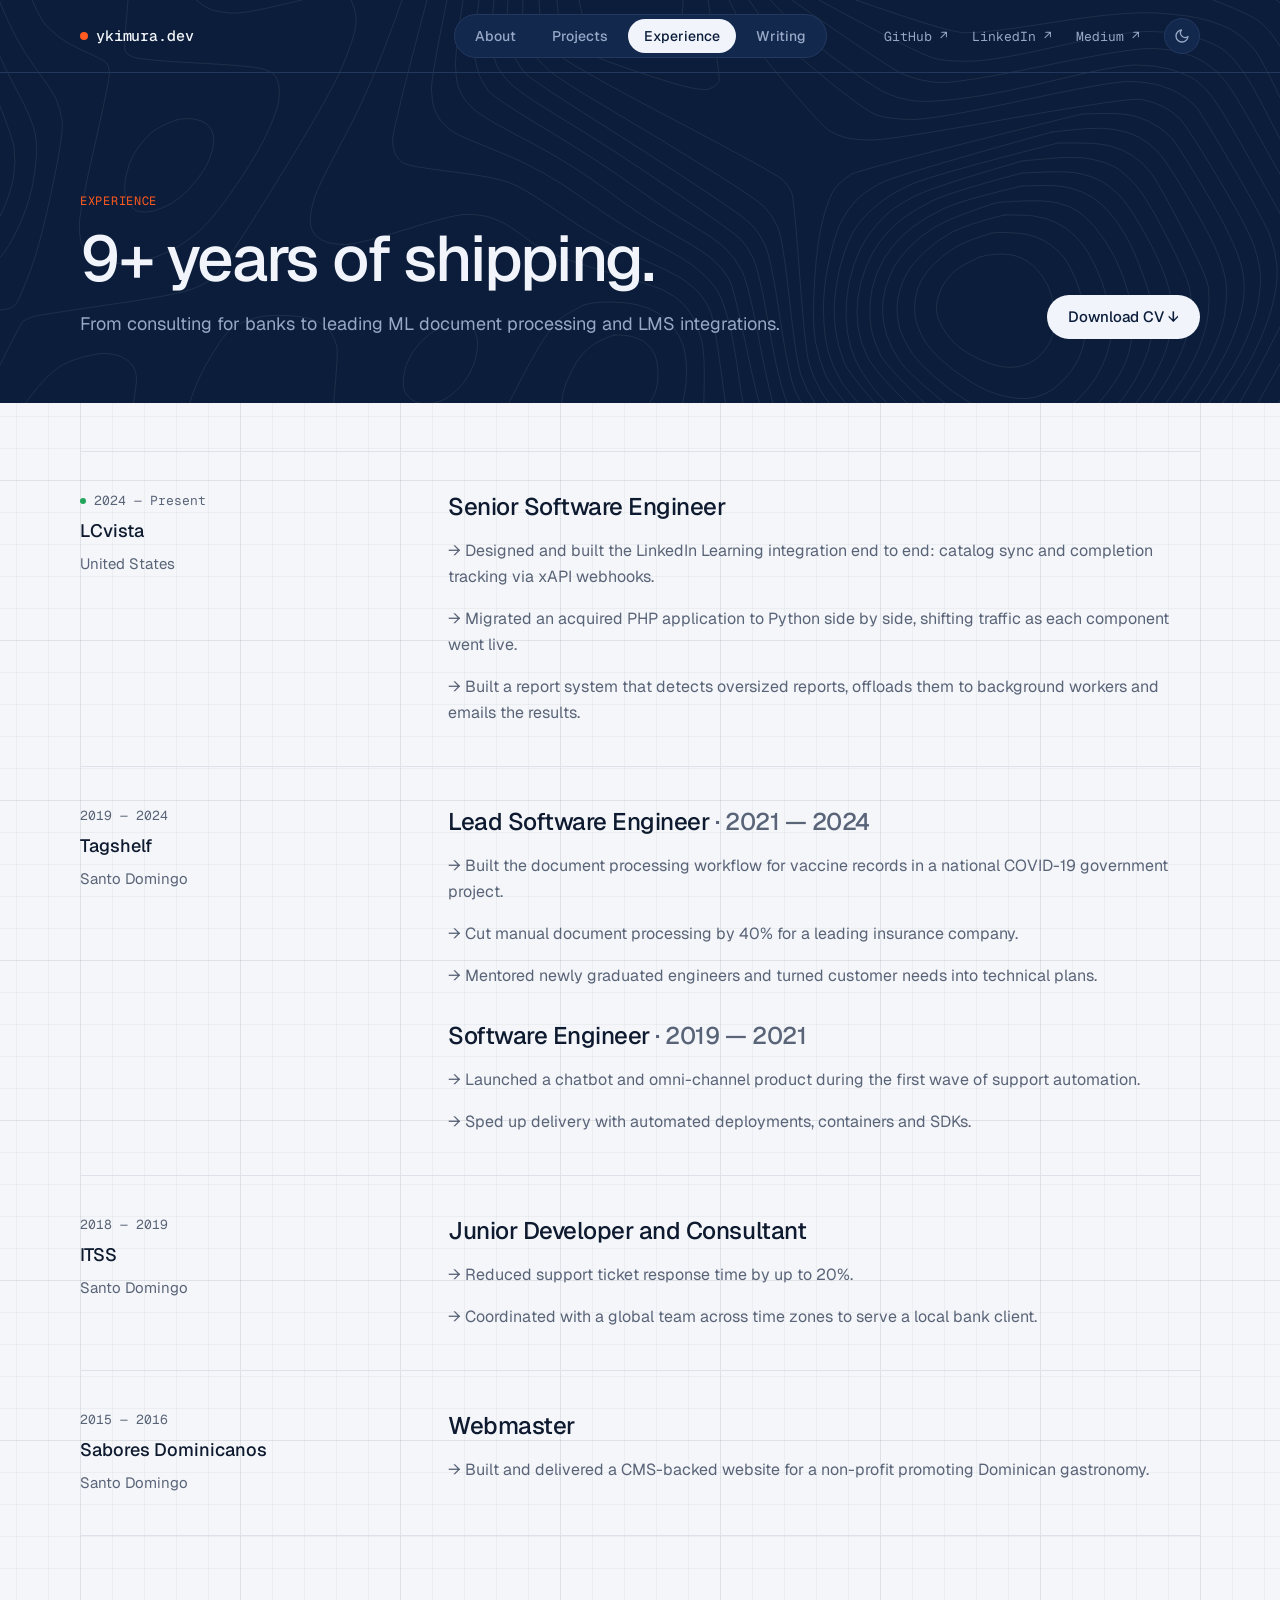
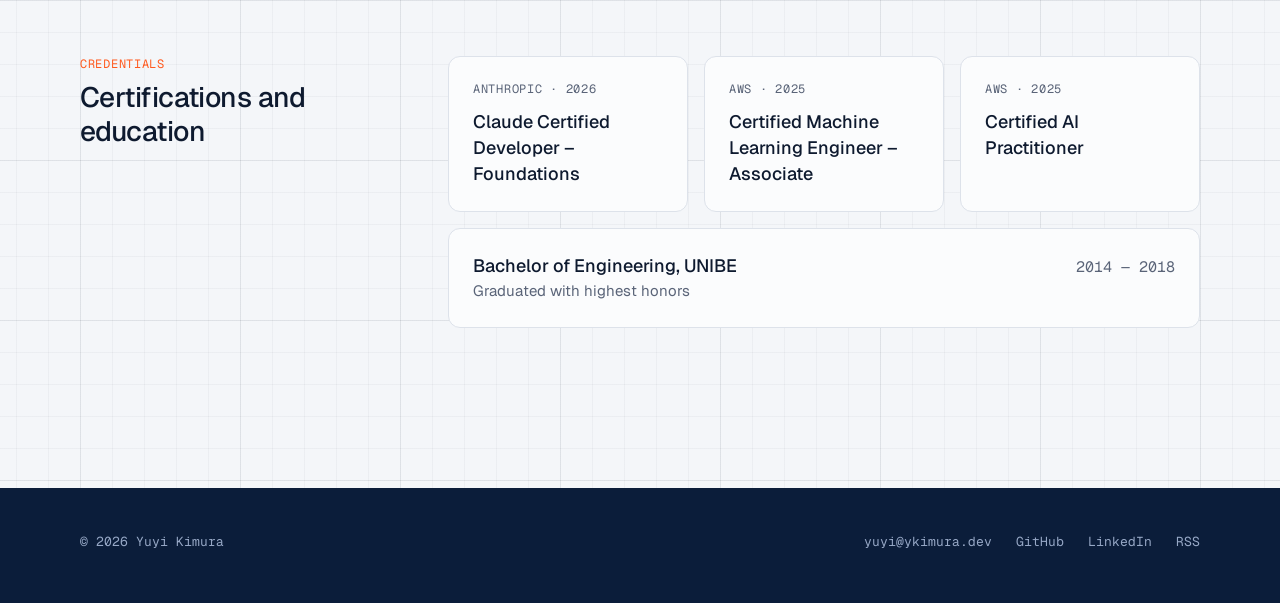
==== commit d53d779d: "feat: Use personal email address in the site footer Co-Authored-By: Claude Opus 5.5 <noreply@anthrop" ====
--- a/experience/index.html
+++ b/experience/index.html
@@ -214,7 +214,7 @@
       <footer class="container site-footer">
         <p class="mono-link">© 2026 Yuyi Kimura</p>
         <ul class="footer-links">
-          <li><a class="mono-link" href="mailto:support@ykimura.dev">support@ykimura.dev</a></li>
+          <li><a class="mono-link" href="mailto:yuyi@ykimura.dev">yuyi@ykimura.dev</a></li>
           <li><a class="mono-link" href="https://github.com/ypk46">GitHub</a></li>
           <li><a class="mono-link" href="https://www.linkedin.com/in/ypk46/">LinkedIn</a></li>
           <li><a class="mono-link" href="https://medium.com/feed/@yuyik46">RSS</a></li>
--- a/style.css
+++ b/style.css
@@ -821,6 +821,17 @@
   background: var(--color-bg);
 }
 
+/* Screenshot visual: the image carries its own window shadow and margin, so the panel padding is lighter. */
+.featured-shot {
+  padding: 24px;
+}
+
+.featured-shot img {
+  display: block;
+  width: 100%;
+  height: auto;
+}
+
 .board {
   display: grid;
   grid-template-columns: repeat(4, minmax(0, 72px));
@@ -1249,6 +1260,10 @@
     padding: 24px;
   }
 
+  .featured-shot {
+    padding: 12px;
+  }
+
   .featured-visual {
     border-left: 0;
     border-top: 1px solid var(--color-border);
